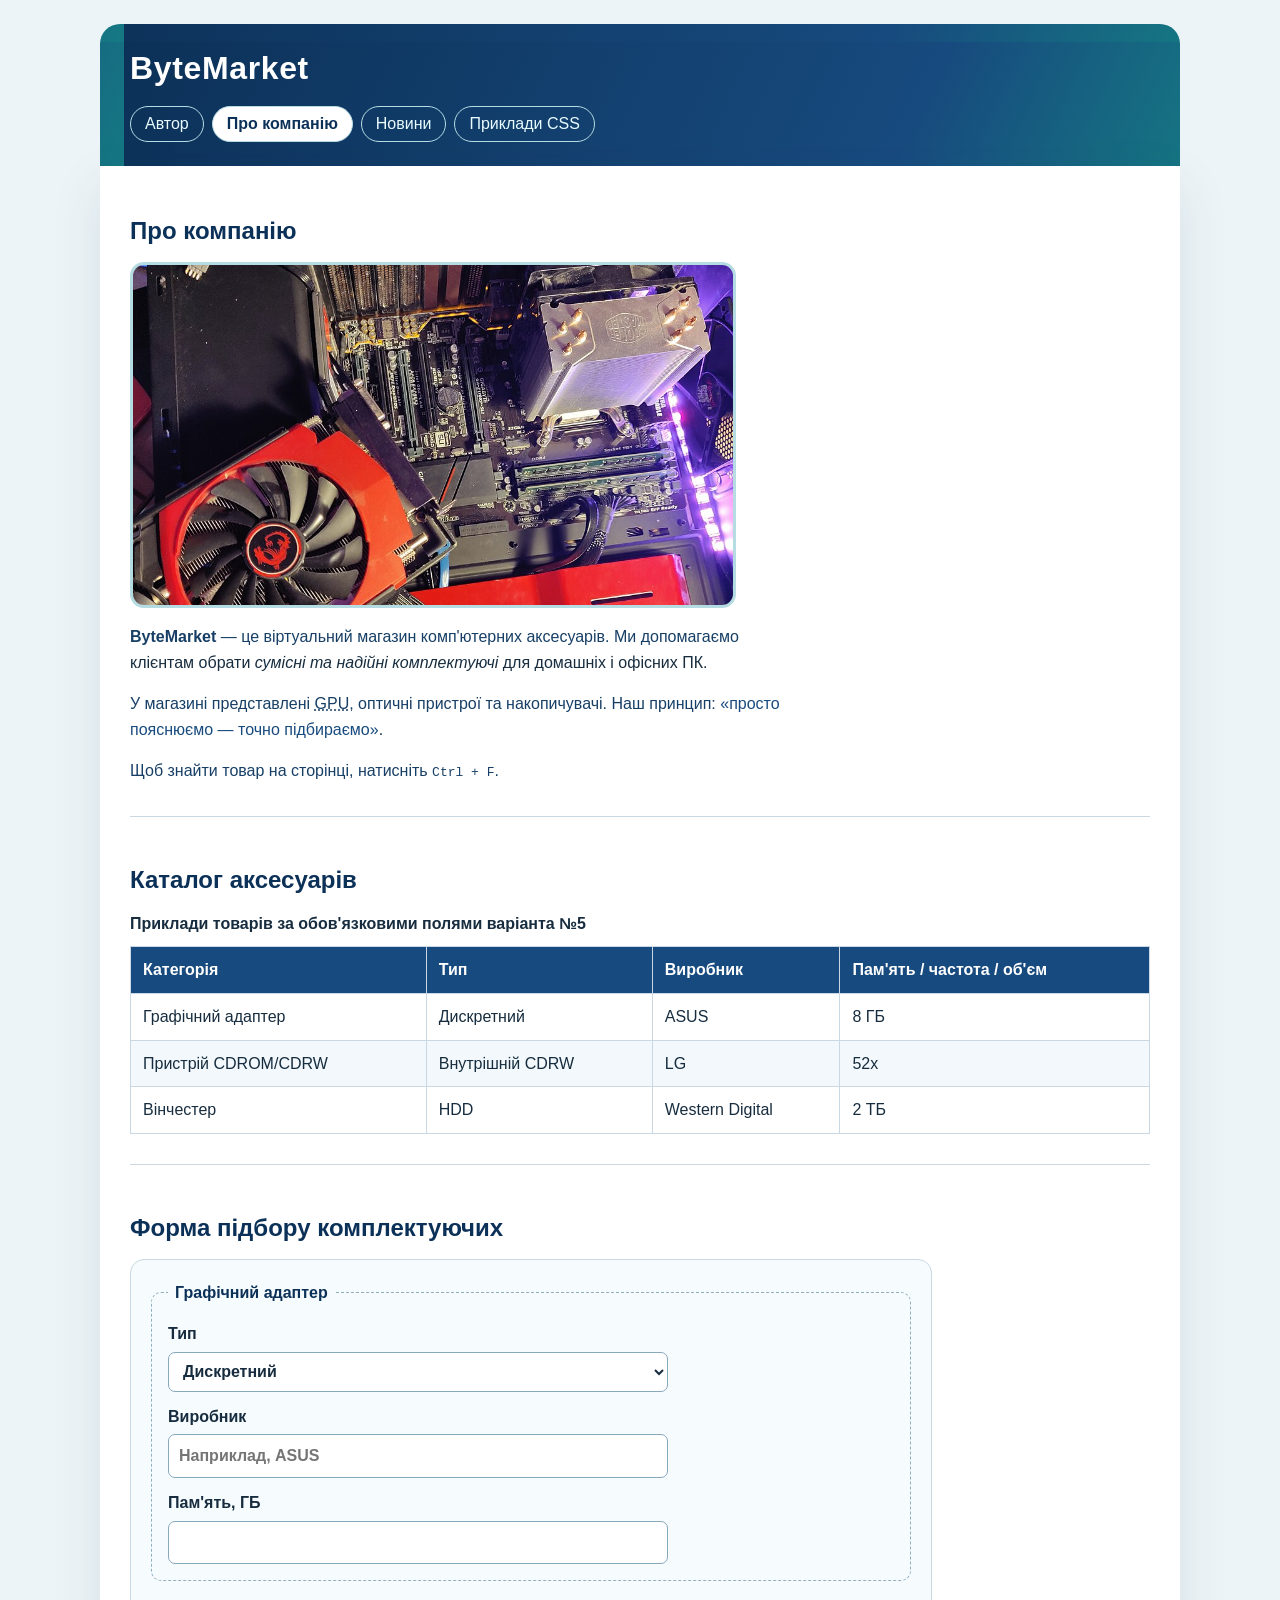
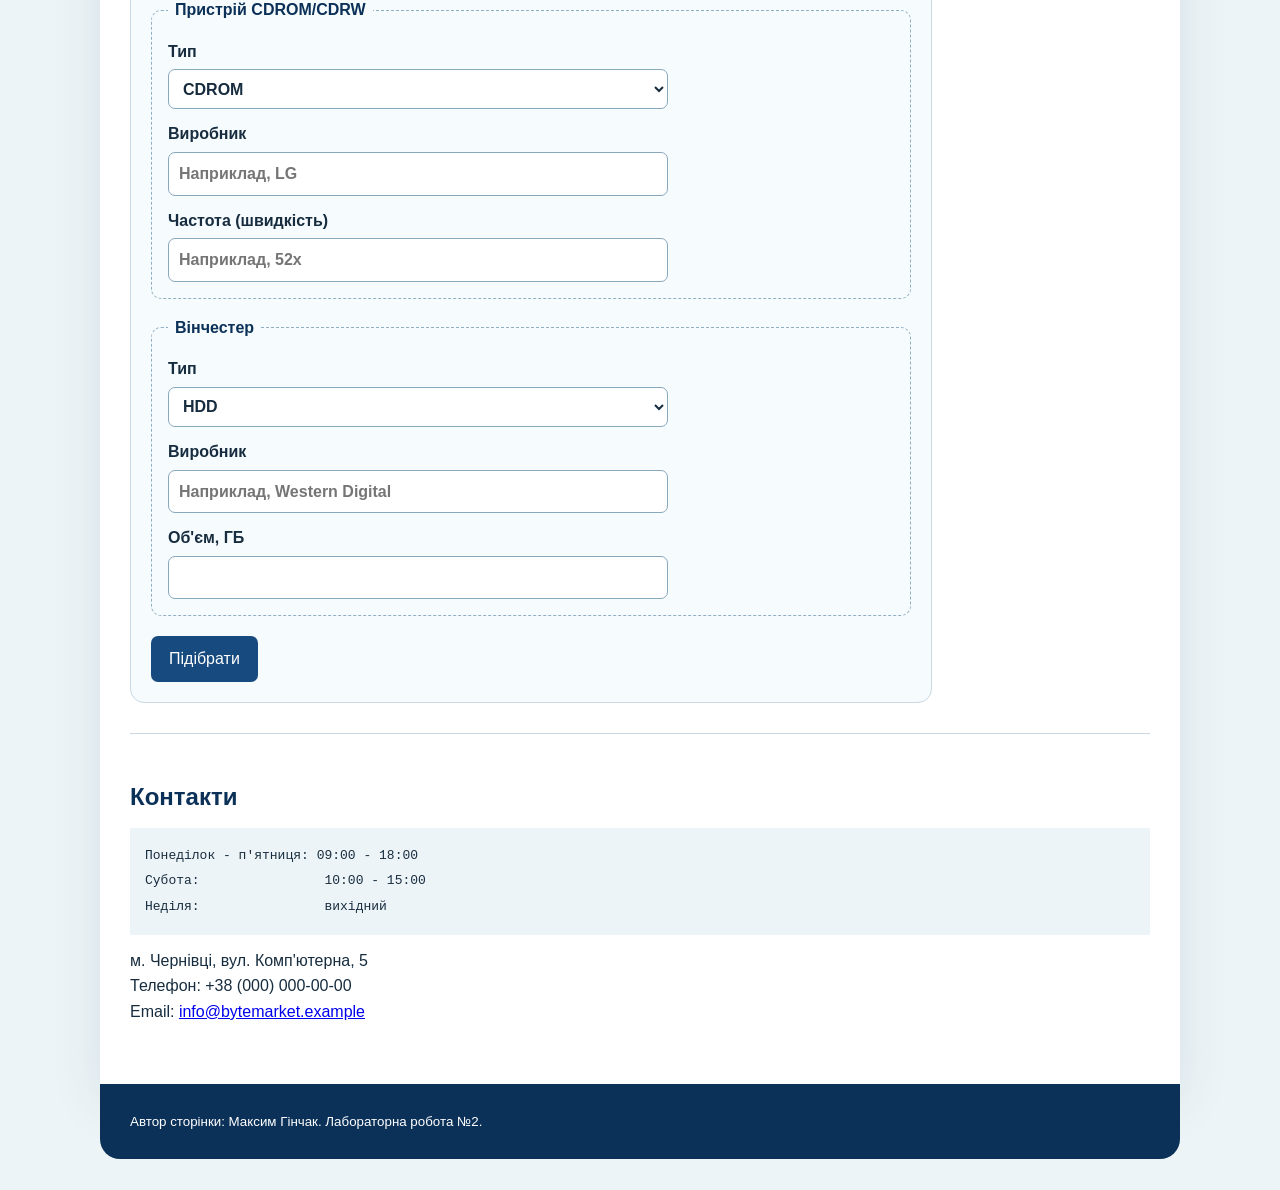
==== company.html @ fb6123a6 "Complete CSS lab 2 variant 5" ====
<!DOCTYPE html>
<html lang="uk">
<head>
  <meta charset="UTF-8">
  <meta name="Author" content="Максим Гінчак">
  <meta name="Description" content="Інформація про віртуальну компанію ByteMarket">
  <meta name="Keywords" content="комп'ютерні аксесуари, графічний адаптер, CDROM, CDRW, вінчестер">
  <meta name="viewport" content="width=device-width, initial-scale=1.0">
  <title>ByteMarket — про компанію</title>
  <link rel="stylesheet" href="assets/css/styles.css">
</head>
<body>
  <header class="site-header">
    <h1>ByteMarket</h1>
    <nav aria-label="Головна навігація">
      <a href="index.html">Автор</a>
      <a class="active" aria-current="page" href="company.html">Про компанію</a>
      <a href="news.html">Новини</a>
      <a href="css-demo.html">Приклади CSS</a>
    </nav>
  </header>

  <main class="site-main">
    <section class="content-section">
      <h2>Про компанію</h2>
      <img
        id="company-image"
        title="Комп'ютер із графічним адаптером"
        lang="uk"
        dir="ltr"
        src="assets/images/graphics-card.jpg"
        class="main-image"
        alt="Внутрішні компоненти комп'ютера з графічним адаптером">

      <p>
        <strong id="company-name" title="Назва віртуальної компанії">ByteMarket</strong> —
        це віртуальний магазин комп'ютерних аксесуарів. Ми допомагаємо клієнтам обрати
        <em class="important" lang="uk">сумісні та надійні комплектуючі</em> для домашніх і офісних ПК.
      </p>

      <p>
        У магазині представлені <abbr class="term" lang="uk" title="графічні процесори">GPU</abbr>,
        оптичні пристрої та накопичувачі. Наш принцип:
        <q id="company-quote" style="color: #174a7e;" dir="ltr">просто пояснюємо — точно підбираємо</q>.
      </p>

      <p>Щоб знайти товар на сторінці, натисніть <kbd class="keyboard" lang="uk">Ctrl + F</kbd>.</p>
    </section>

    <section class="content-section">
      <h2>Каталог аксесуарів</h2>
      <table>
        <caption>Приклади товарів за обов'язковими полями варіанта №5</caption>
        <thead>
          <tr>
            <th>Категорія</th>
            <th>Тип</th>
            <th>Виробник</th>
            <th>Пам'ять / частота / об'єм</th>
          </tr>
        </thead>
        <tbody>
          <tr>
            <td>Графічний адаптер</td>
            <td>Дискретний</td>
            <td>ASUS</td>
            <td>8 ГБ</td>
          </tr>
          <tr>
            <td>Пристрій CDROM/CDRW</td>
            <td>Внутрішній CDRW</td>
            <td>LG</td>
            <td>52x</td>
          </tr>
          <tr>
            <td>Вінчестер</td>
            <td>HDD</td>
            <td>Western Digital</td>
            <td>2 ТБ</td>
          </tr>
        </tbody>
      </table>
    </section>

    <section class="content-section">
      <h2>Форма підбору комплектуючих</h2>
      <form action="#" method="get">
        <fieldset>
          <legend>Графічний адаптер</legend>
          <label>Тип
            <select name="gpu-type">
              <option>Дискретний</option>
              <option>Інтегрований</option>
            </select>
          </label>
          <label>Виробник <input type="text" name="gpu-manufacturer" placeholder="Наприклад, ASUS"></label>
          <label>Пам'ять, ГБ <input type="number" name="gpu-memory" min="1" max="48"></label>
        </fieldset>

        <fieldset>
          <legend>Пристрій CDROM/CDRW</legend>
          <label>Тип
            <select name="optical-type">
              <option>CDROM</option>
              <option>CDRW</option>
            </select>
          </label>
          <label>Виробник <input type="text" name="optical-manufacturer" placeholder="Наприклад, LG"></label>
          <label>Частота (швидкість) <input type="text" name="optical-speed" placeholder="Наприклад, 52x"></label>
        </fieldset>

        <fieldset>
          <legend>Вінчестер</legend>
          <label>Тип
            <select name="drive-type">
              <option>HDD</option>
              <option>SSD</option>
            </select>
          </label>
          <label>Виробник <input type="text" name="drive-manufacturer" placeholder="Наприклад, Western Digital"></label>
          <label>Об'єм, ГБ <input type="number" name="drive-capacity" min="128" step="128"></label>
        </fieldset>

        <button type="submit">Підібрати</button>
      </form>
    </section>

    <section class="content-section">
      <h2>Контакти</h2>
      <pre id="work-hours" title="Графік роботи">
Понеділок - п'ятниця: 09:00 - 18:00
Субота:                10:00 - 15:00
Неділя:                вихідний</pre>

      <address style="font-style: normal;" dir="ltr">
        м. Чернівці, вул. Комп'ютерна, 5<br>
        Телефон: +38 (000) 000-00-00<br>
        Email: <a href="mailto:info@bytemarket.example">info@bytemarket.example</a>
      </address>
    </section>
  </main>

  <footer class="site-footer">
    <small>Автор сторінки: Максим Гінчак. Лабораторна робота №2.</small>
  </footer>
</body>
</html>
---- assets/css/styles.css ----
/* Лабораторна робота №2, варіант 5. Основа — HTML-сторінки лабораторної №1. */
:root {
  color-scheme: light;
  --ink: #172d3f;
  --blue: #174a7e;
  --blue-dark: #0c3158;
  --aqua: #67d6c0;
  --paper: #ffffff;
  --muted: #587083;
  --line: #c9d8e2;
}

html { scroll-behavior: smooth; }
body {
  box-sizing: border-box;
  width: min(100% - 32px, 1080px);
  min-width: 280px;
  min-height: 100vh;
  margin: 0 auto;
  padding: 24px 0 32px;
  color: var(--ink);
  background-color: #edf4f7;
  background-image: url("../images/graphics-card.jpg");
  background-attachment: scroll;
  background-position: right top;
  background-size: 0 0; /* Локальне зображення підключене, але не заважає читанню. */
  font-family: -apple-system, BlinkMacSystemFont, "Segoe UI", Arial, sans-serif;
  line-height: 160%;
  direction: ltr;
  unicode-bidi: normal;
}

.site-header,
.site-footer {
  padding: 24px 30px;
  color: white;
  background-color: var(--blue-dark);
}
.site-header {
  border-radius: 20px 20px 0 0;
  background-image: linear-gradient(115deg, #0c3158, #174a7e 72%, #157983);
  background-position: 24px 18px;
  background-attachment: scroll;
}
.site-header h1 { margin: 0 0 18px; color: white; letter-spacing: .02em; }
.site-footer { border-radius: 0 0 20px 20px; }
.site-footer a { color: white; }

nav { display: flex; flex-wrap: wrap; gap: 8px; }
nav a {
  display: inline;
  padding: 8px 14px;
  border: 1px solid #b6dce3;
  border-radius: 999px;
  color: #e9fbff;
  text-decoration: none;
  line-height: normal;
}
nav a.active { background: white; color: var(--blue-dark); font-weight: 700; }
nav a:hover, nav a:focus-visible { background: #d8f9f2; color: var(--blue-dark); outline: 2px solid var(--aqua); }

.site-main {
  padding: 30px;
  background: var(--paper);
  box-shadow: 0 18px 48px #163e591a;
}
.content-section { margin-bottom: 30px; }
.content-section + .content-section { border-top: 1px solid var(--line); padding-top: 28px; }
.content-section p { max-width: 74ch; }
.content-section p:first-line { color: #173f66; }
.intro-note:first-letter { color: #157983; font-size: 1.45em; font-weight: 700; }

h1, h2, h3, h4, h5 { line-height: 1.25; }
h2, h3, h4, h5 { color: var(--blue-dark); }
h2 { margin-bottom: 16px; }
section h2 + p { margin-top: 0; } /* сусідній селектор */
article p + p { padding-top: 5px; }
ul li:first-child { font-weight: 700; }
ul li:last-child { margin-bottom: 0; }
article:last-of-type { margin-bottom: 28px; }
:lang(uk) { quotes: "«" "»"; }

img { max-width: 100%; height: auto; }
.main-image {
  display: block;
  width: min(100%, 600px);
  max-height: 340px;
  object-fit: cover;
  object-position: center 42%;
  border: 3px solid #b6dce3;
  border-radius: 14px;
}
#news-image { height: 300px; }

/* Селектори атрибутів із завдання. */
img[alt] { background-color: #e8f1f5; }
a[href="company.html"] { text-underline-offset: 3px; }
article[class~="story"] { border-left-color: #157983; }
input:enabled, select:enabled, button:enabled { cursor: pointer; }
p:empty { display: none; }

.card, .news, .intro-note {
  padding: 18px 20px;
  border: 1px solid var(--line);
  border-radius: 12px;
  background-color: #f6fbfd;
}
.news {
  margin-bottom: 14px;
  border-left: 5px solid #157983;
  overflow: visible;
}
.news h2 { margin-top: 0; }
.news p:last-child { margin-bottom: 0; }
.news .new-label { color: var(--blue-dark) !important; }
#news-note { clear: left; }
#news-note::first-line { font-weight: 600; }

/* Таблиця каталогу й демонстрація груп відображення таблиці. */
table { width: 100%; border-collapse: collapse; }
thead { display: table-header-group; }
tfoot { display: table-footer-group; }
caption { margin-bottom: 10px; font-weight: 700; text-align: left; }
th, td { padding: 10px 12px; border: 1px solid var(--line); text-align: left; }
th { color: white; background: var(--blue); }
tbody tr:nth-child(even) { background: #f2f8fb; }

form {
  max-width: 760px;
  padding: 20px;
  border: 1px solid var(--line);
  border-radius: 14px;
  background: #f6fbfd;
}
fieldset { margin: 0 0 16px; padding: 16px; border: 1px dashed #90afc1; border-radius: 10px; }
fieldset:last-of-type { margin-bottom: 20px; }
legend { padding: 0 7px; color: var(--blue-dark); font-weight: 700; }
label { display: block; margin-bottom: 12px; font-weight: 600; }
label:last-child { margin-bottom: 0; }
input, select {
  box-sizing: border-box;
  display: block;
  width: 100%;
  max-width: 500px;
  min-height: 40px;
  margin-top: 5px;
  padding: 8px 10px;
  border: 1px solid #88a8bb;
  border-radius: 7px;
  color: var(--ink);
  background: white;
  font: inherit;
}
input:focus-visible, select:focus-visible { outline: 3px solid #67d6c0; outline-color: #67d6c0; }
button {
  padding: 10px 18px;
  border: 0;
  border-radius: 7px;
  color: white;
  background: var(--blue);
  font: inherit;
}
button:hover { background: var(--blue-dark); }

pre { max-width: 100%; padding: 15px; overflow: auto; background: #edf4f7; }
address { font-style: normal; }
:where(a, button) { outline-offset: 3px; }

/* Навчальна частина: решта значень варіанта 5 показана на реальних блоках.
   display: compact і run-in — застарілі значення; сучасний браузер їх ігнорує.
   Тому для відповідних елементів наступна декларація задає працездатну заміну. */
.legacy-compact { display: compact; display: inline; }
.legacy-run-in { display: run-in; display: inline; }
.inline-table-sample { display: inline-table; }
.static-sample { position: static; z-index: auto; }
.fixed-sample { position: fixed; right: 12px; bottom: 12px; }
.float-sample { float: left; margin-right: 12px; }
.float-reset { float: none; clear: none; }
.clear-left { clear: left; }
.bidi-sample { unicode-bidi: bidi-override; direction: ltr; }
.sizing-sample { width: 100%; min-width: 12rem; height: 40px; min-height: 2rem; }
.sizing-percent { height: 50%; min-height: 25%; }
.spacing-sample {
  margin-right: auto;
  margin-bottom: auto;
  margin-left: auto;
  padding-right: 8px;
  padding-bottom: 8px;
  padding-left: 8px;
}
.spacing-fixed { margin-right: 10px; margin-bottom: 10px; margin-left: 10px; }
.border-thin { border-width: thin; border-right-width: thin; border-left-width: thin; }
.border-sized {
  border-width: 2px;
  border-right-width: 3px;
  border-left-width: 3px;
  border-bottom-color: #67d6c0;
  border-right-color: #174a7e;
  border-left-color: #174a7e;
}
.border-none { border-style: none; border-top-style: none; border-right-style: none; }
.border-groove { border-style: groove; border-top-style: groove; border-right-style: groove; }
.border-dashed { border-style: dashed; border-top-style: dashed; border-right-style: dashed; }
.border-ridge { border-style: ridge; border-top-style: ridge; border-right-style: ridge; }
.normal-line { line-height: normal; }
.percent-line { line-height: 150%; }
.align-baseline { vertical-align: baseline; }
.align-sub { vertical-align: sub; }
.align-text-bottom { vertical-align: text-bottom; }
.align-bottom { vertical-align: bottom; }
.scroll-sample { overflow: auto; }
.clip-sample { position: absolute; clip: rect(0, 100px, 30px, 0); }
.visible-sample { visibility: visible; }
.hidden-sample { visibility: hidden; }
.outline-sample { outline: 2px solid #67d6c0; outline-color: #67d6c0; }
.image-position-right { background-image: url("../images/graphics-card.jpg"); background-position: right; }
.image-position-percent { background-image: url("../images/graphics-card.jpg"); background-position: 25% 50%; }

@media (max-width: 660px) {
  body { width: 100%; padding: 0; }
  .site-header, .site-main, .site-footer { padding: 20px; border-radius: 0; }
  .site-main { overflow-x: auto; }
  th, td { padding: 8px; font-size: 14px; }
  nav a { display: inline-block; }
}

/* Приклади для css-demo.html */
.demo-grid { display: flex; flex-wrap: wrap; gap: 10px; }
.demo-box { padding: 15px; background: #f6fbfd; }
.demo-grid .demo-box { min-width: 100px; border-width: 5px; }
.demo-box.border-sized { border-style: solid; outline: 2px solid #67d6c0; }
.demo-photo {
  width: min(100%, 320px);
  height: 120px;
  border-radius: 10px;
  background-size: cover;
}
.demo-scroll { max-width: 300px; max-height: 58px; padding: 8px; border: 1px solid var(--line); }
.demo-note { color: var(--muted); }
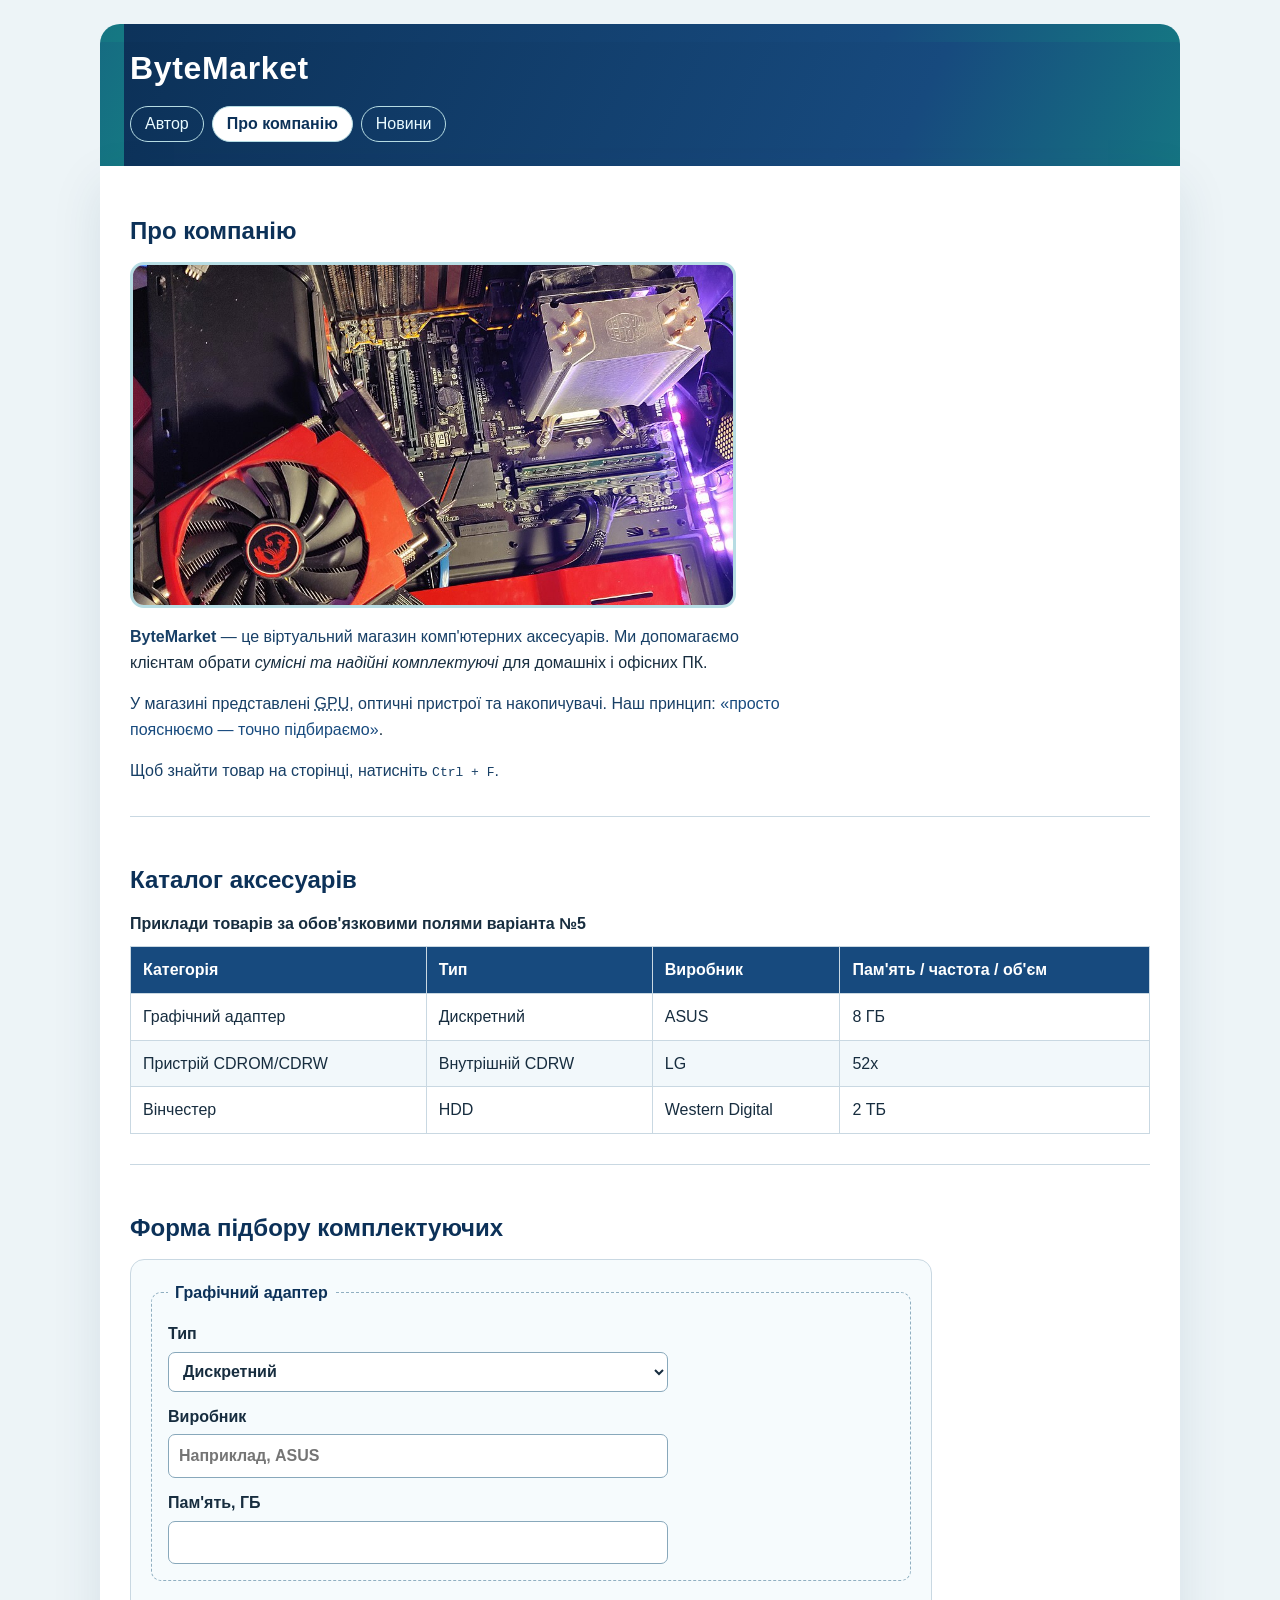
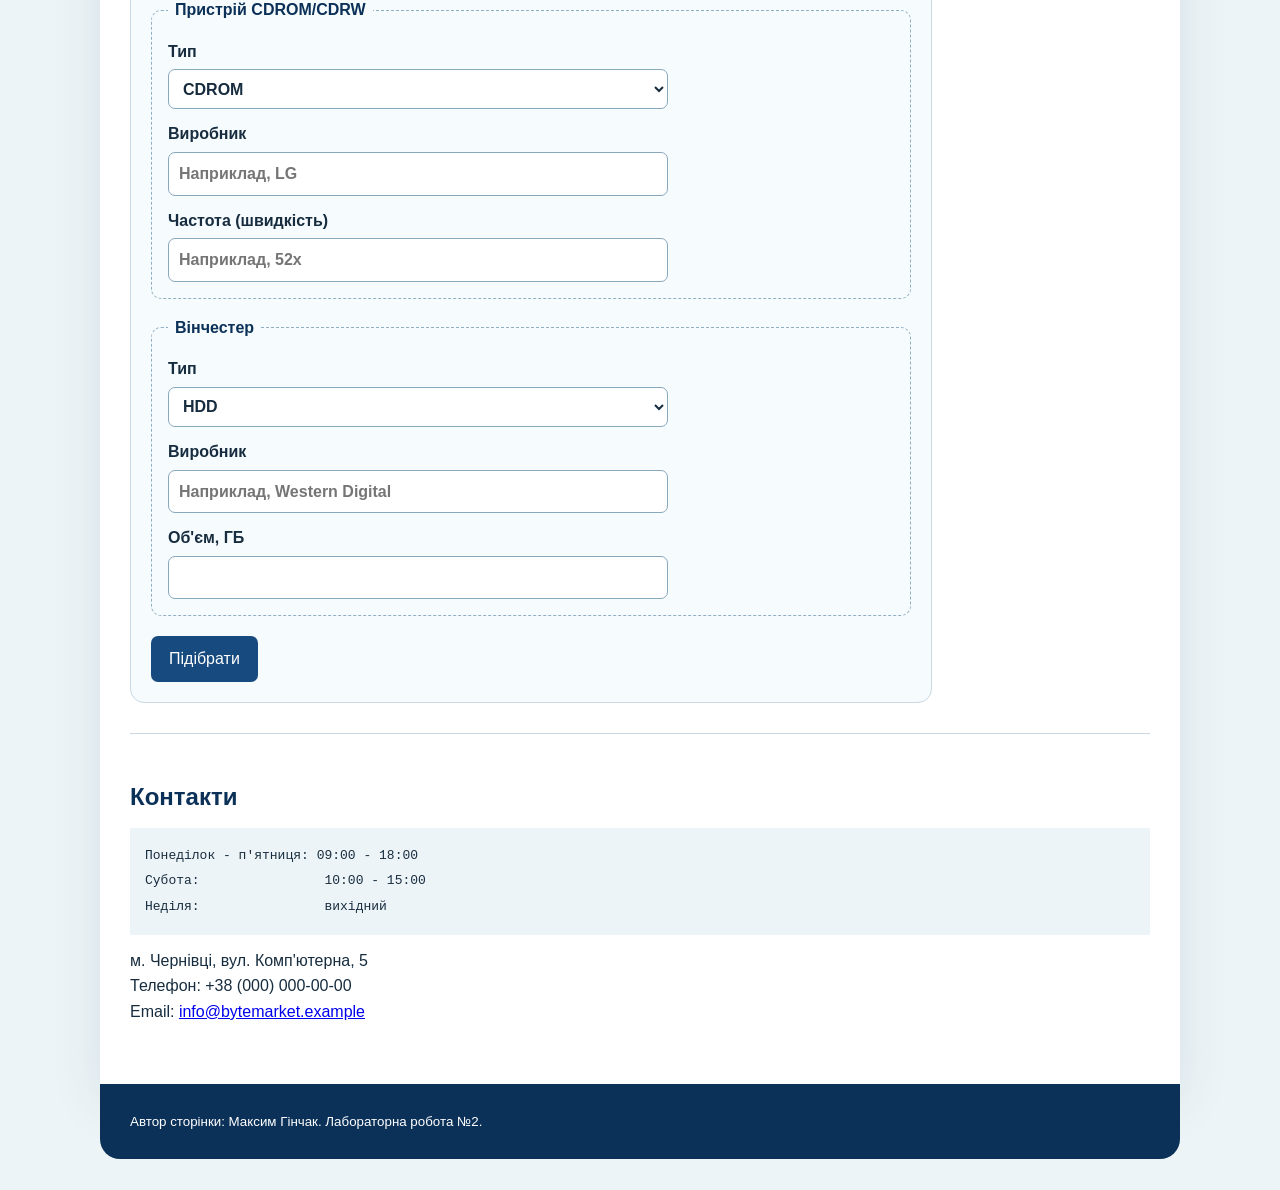
==== commit ce7b4bf3: "Remove optional CSS demo and README" ====
--- a/company.html
+++ b/company.html
@@ -16,7 +16,6 @@
       <a href="index.html">Автор</a>
       <a class="active" aria-current="page" href="company.html">Про компанію</a>
       <a href="news.html">Новини</a>
-      <a href="css-demo.html">Приклади CSS</a>
     </nav>
   </header>
 
@@ -41,7 +40,7 @@
       <p>
         У магазині представлені <abbr class="term" lang="uk" title="графічні процесори">GPU</abbr>,
         оптичні пристрої та накопичувачі. Наш принцип:
-        <q id="company-quote" style="color: #174a7e;" dir="ltr">просто пояснюємо — точно підбираємо</q>.
+        <q id="company-quote" dir="ltr">просто пояснюємо — точно підбираємо</q>.
       </p>
 
       <p>Щоб знайти товар на сторінці, натисніть <kbd class="keyboard" lang="uk">Ctrl + F</kbd>.</p>
@@ -132,7 +131,7 @@
 Субота:                10:00 - 15:00
 Неділя:                вихідний</pre>
 
-      <address style="font-style: normal;" dir="ltr">
+      <address dir="ltr">
         м. Чернівці, вул. Комп'ютерна, 5<br>
         Телефон: +38 (000) 000-00-00<br>
         Email: <a href="mailto:info@bytemarket.example">info@bytemarket.example</a>
--- a/assets/css/styles.css
+++ b/assets/css/styles.css
@@ -224,16 +224,15 @@
   nav a { display: inline-block; }
 }
 
-/* Приклади для css-demo.html */
-.demo-grid { display: flex; flex-wrap: wrap; gap: 10px; }
-.demo-box { padding: 15px; background: #f6fbfd; }
-.demo-grid .demo-box { min-width: 100px; border-width: 5px; }
-.demo-box.border-sized { border-style: solid; outline: 2px solid #67d6c0; }
-.demo-photo {
-  width: min(100%, 320px);
-  height: 120px;
-  border-radius: 10px;
-  background-size: cover;
-}
-.demo-scroll { max-width: 300px; max-height: 58px; padding: 8px; border: 1px solid var(--line); }
-.demo-note { color: var(--muted); }
+/* Оформлення, перенесене з HTML у спільний CSS. */
+#author-title { text-align: center; }
+.author-greeting { font-size: 18px; }
+.author-interests { color: #333; }
+.author-goals { font-size: 18px; text-align: left; }
+.author-divider { height: 3px; border: 0; background-color: var(--blue); }
+#company-quote { color: var(--blue); }
+.new-label { color: var(--blue); font-weight: 700; }
+#news-list { margin-top: 20px; }
+#old-date { color: #777; }
+#sale-name { font-size: 18px; }
+.break-point { word-break: normal; }
